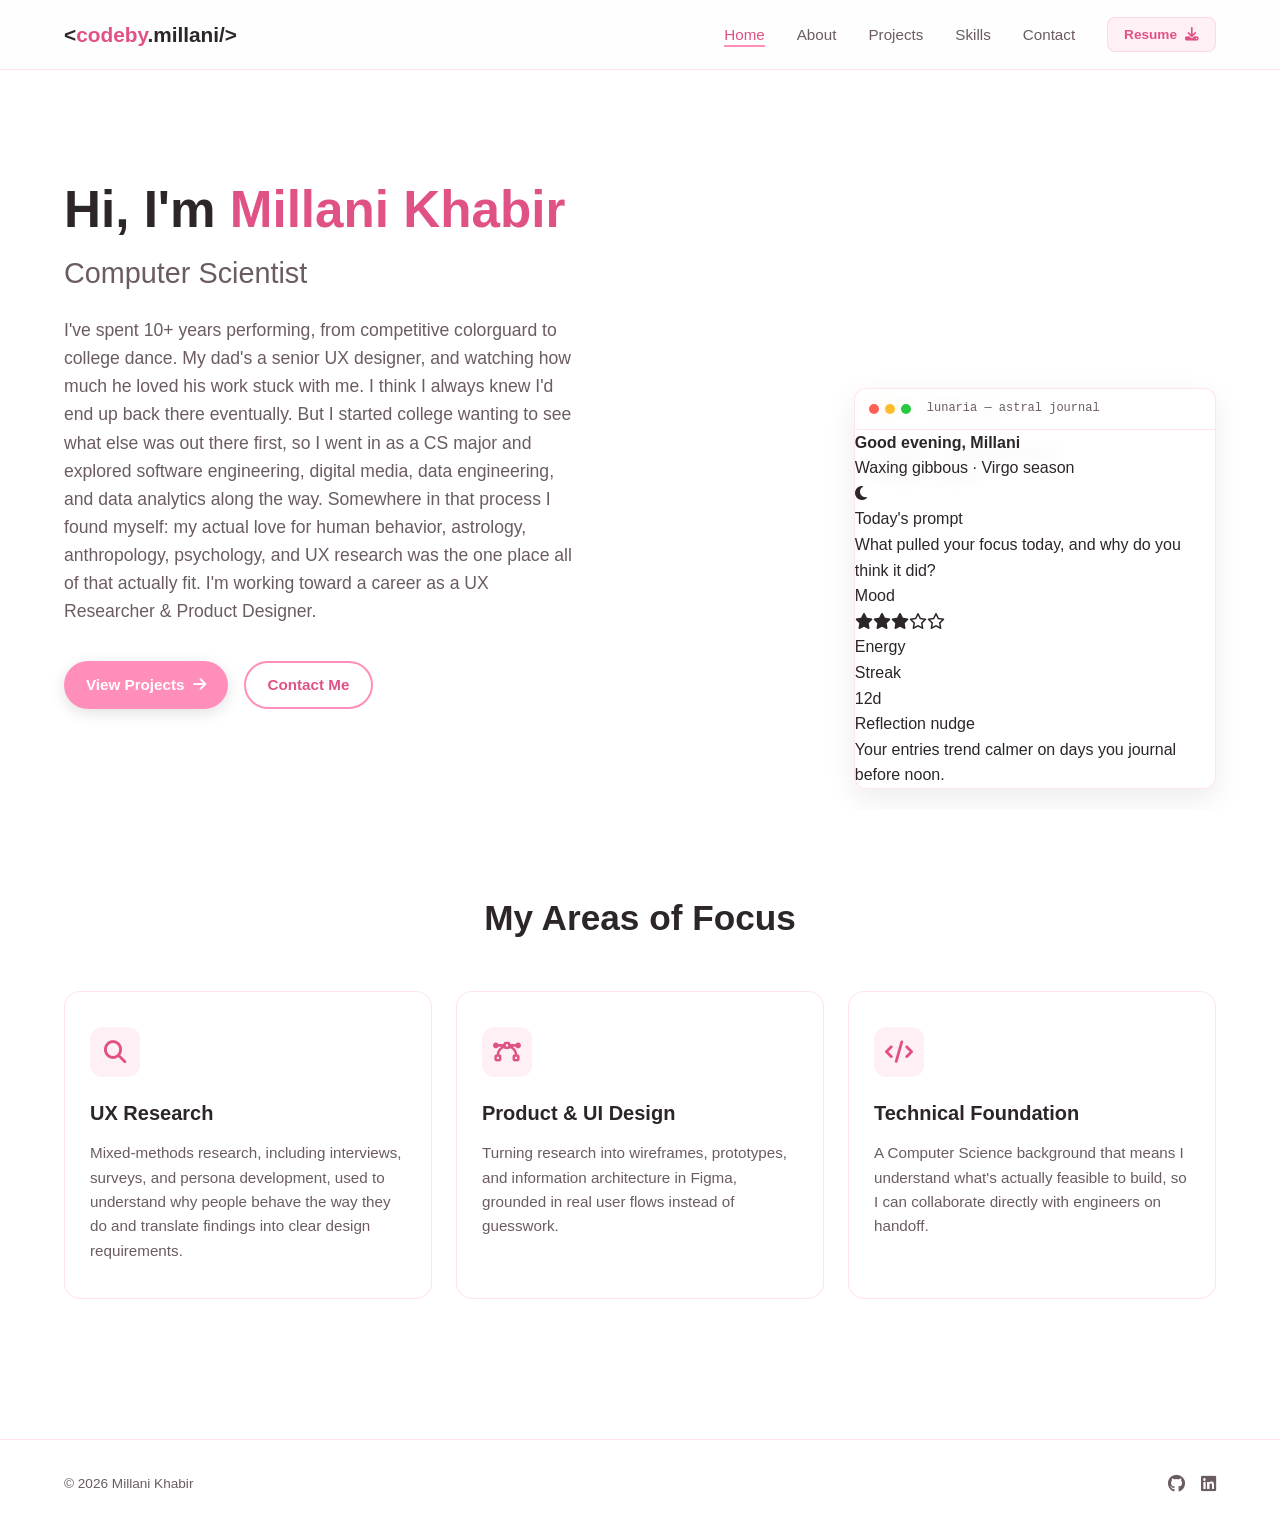
==== index.html @ d61a41dd "Update portfolio content" ====
<!DOCTYPE html>
<html lang="en">
<head>
    <meta charset="UTF-8">
    <meta name="viewport" content="width=device-width, initial-scale=1.0">
    <title>Millani Khabir | UX Researcher & Product Designer</title>
    <link rel="stylesheet" href="style.css">
    <!-- Font Awesome Icons -->
    <link rel="stylesheet" href="https://cdnjs.cloudflare.com/ajax/libs/font-awesome/6.4.0/css/all.min.css">
</head>
<body>

    <!-- Navigation Bar -->
    <nav class="navbar">
        <div class="nav-container">
            <a href="index.html" class="logo">&lt;<span>codeby</span>.millani/&gt;</a>
            <ul class="nav-links">
                <li><a href="index.html" class="nav-link">Home</a></li>
                <li><a href="about.html" class="nav-link">About</a></li>
                <li><a href="projects.html" class="nav-link">Projects</a></li>
                <li><a href="skills.html" class="nav-link">Skills</a></li>
                <li><a href="contact.html" class="nav-link">Contact</a></li>
                <li><a href="assets/resume.pdf" class="btn btn-nav" download="millani_khabir.pdf">Resume <i class="fa-solid fa-download"></i></a></li>
            </ul>
            <div class="hamburger">
                <i class="fa-solid fa-bars"></i>
            </div>
        </div>
    </nav>

    <!-- Hero Section -->
    <header class="hero-section">
        <div class="hero-container container">

            <div class="hero-content scroll-reveal">
                <h1>Hi, I'm <span class="highlight">Millani Khabir</span></h1>
                <h2 class="typing-target"></h2>
                <p class="hero-subtitle">
                    I've spent 10+ years performing, from competitive colorguard to college dance. My dad's a senior UX designer, and watching how much he loved his work stuck with me. I think I always knew I'd end up back there eventually. But I started college wanting to see what else was out there first, so I went in as a CS major and explored software engineering, digital media, data engineering, and data analytics along the way. Somewhere in that process I found myself: my actual love for human behavior, astrology, anthropology, psychology, and UX research was the one place all of that actually fit. I'm working toward a career as a UX Researcher &amp; Product Designer.
                </p>
                <div class="hero-ctas">
                    <a href="projects.html" class="btn btn-primary">View Projects <i class="fa-solid fa-arrow-right"></i></a>
                    <a href="contact.html" class="btn btn-secondary">Contact Me</a>
                </div>
            </div>

            <div class="hero-visual scroll-reveal">
                <div class="astral-frame">
                    <span class="star star-1"></span>
                    <span class="star star-2"></span>
                    <span class="star star-3"></span>
                    <span class="star star-4"></span>
                    <span class="star star-5"></span>
                    <span class="star star-6"></span>

                    <div class="window-card">
                        <div class="window-header">
                            <span class="dot red"></span><span class="dot yellow"></span><span class="dot green"></span>
                            <span class="window-title">lunaria — astral journal</span>
                        </div>
                        <div class="journal-body">
                            <div class="journal-greeting-row">
                                <div>
                                    <h4>Good evening, Millani</h4>
                                    <p>Waxing gibbous &middot; Virgo season</p>
                                </div>
                                <div class="journal-avatar"><i class="fa-solid fa-moon"></i></div>
                            </div>

                            <div class="journal-prompt-card">
                                <p class="journal-prompt-label">Today's prompt</p>
                                <p class="journal-prompt-text">What pulled your focus today, and why do you think it did?</p>
                            </div>

                            <div class="journal-stats-row">
                                <div class="journal-stat-box">
                                    <p class="journal-stat-label">Mood</p>
                                    <div class="journal-mood-stars">
                                        <i class="fa-solid fa-star"></i><i class="fa-solid fa-star"></i><i class="fa-solid fa-star"></i><i class="fa-regular fa-star"></i><i class="fa-regular fa-star"></i>
                                    </div>
                                </div>
                                <div class="journal-stat-box">
                                    <p class="journal-stat-label">Energy</p>
                                    <div class="journal-energy-bars">
                                        <span style="height: 8px;"></span><span style="height: 14px;"></span><span style="height: 18px;"></span><span class="low" style="height: 10px;"></span>
                                    </div>
                                </div>
                                <div class="journal-stat-box">
                                    <p class="journal-stat-label">Streak</p>
                                    <p class="journal-streak-value">12d</p>
                                </div>
                            </div>

                            <div class="journal-nudge-card">
                                <p class="journal-nudge-label">Reflection nudge</p>
                                <p class="journal-nudge-text">Your entries trend calmer on days you journal before noon.</p>
                            </div>
                        </div>
                    </div>

                    <div class="code-chip">
                        <div class="window-header">
                            <span class="dot red"></span><span class="dot yellow"></span><span class="dot green"></span>
                            <span class="window-title">empathy.py</span>
                        </div>
                        <div class="window-body">
                            <div>insight = research(users)</div>
                            <div>design(insight)</div>
                        </div>
                    </div>
                </div>
            </div>

        </div>
    </header>

    <!-- Pillar Previews -->
    <section class="section preview-section">
    <div class="container">
        <h2 class="section-title text-center scroll-reveal">My Areas of Focus</h2>
        <div class="preview-grid">
            <!-- Focus 1 -->
            <div class="preview-card scroll-reveal">
                <div class="icon-box"><i class="fa-solid fa-magnifying-glass"></i></div>
                <h3>UX Research</h3>
                <p>Mixed-methods research, including interviews, surveys, and persona development, used to understand why people behave the way they do and translate findings into clear design requirements.</p>
            </div>
            <!-- Focus 2 -->
            <div class="preview-card scroll-reveal">
                <div class="icon-box"><i class="fa-solid fa-bezier-curve"></i></div>
                <h3>Product & UI Design</h3>
                <p>Turning research into wireframes, prototypes, and information architecture in Figma, grounded in real user flows instead of guesswork.</p>
            </div>
            <!-- Focus 3 -->
            <div class="preview-card scroll-reveal">
                <div class="icon-box"><i class="fa-solid fa-code"></i></div>
                <h3>Technical Foundation</h3>
                <p>A Computer Science background that means I understand what's actually feasible to build, so I can collaborate directly with engineers on handoff.</p>
            </div>
        </div>
    </div>
</section>

    <!-- Footer -->
    <footer class="footer">
        <div class="container footer-content">
            <p>&copy; 2026 Millani Khabir</p>
            <div class="footer-socials">
                <a href="https://github.com/codebymillani" target="_blank"><i class="fa-brands fa-github"></i></a>
                <a href="https://linkedin.com/in/millanik" target="_blank"><i class="fa-brands fa-linkedin"></i></a>
            </div>
        </div>
    </footer>

    <script src="script.js"></script>
</body>
</html>
---- style.css ----
/* --- Style Configuration Variables --- */
:root {
    --primary-pink: #ff8ebb;
    --primary-hover: #ff6b9e;
    --dark-pink: #e05286;
    --light-pink-bg: #fff0f5;
    --soft-white: #ffffff;
    --text-dark: #2d2629;
    --text-muted: #6b5c62;
    --card-bg: rgba(255, 255, 255, 0.85);
    --border-color: rgba(255, 142, 187, 0.25);
    --font-stack: -apple-system, BlinkMacSystemFont, 'Segoe UI', Roboto, Helvetica, Arial, sans-serif;
    --transition-smooth: all 0.3s cubic-bezier(0.4, 0, 0.2, 1);
}

/* --- Base Formats & Typography --- */
* {
    margin: 0;
    padding: 0;
    box-sizing: border-box;
}

body {
    font-family: var(--font-stack);
    background-color: var(--soft-white);
    color: var(--text-dark);
    line-height: 1.6;
    min-height: 100vh;
    display: flex;
    flex-direction: column;
}

.hero-content {
    text-align: left;
}

.container {
    width: 90%;
    max-width: 1200px;
    margin: 0 auto;
}

.page-margin {
    margin-top: 100px;
    flex: 1;
}

a {
    text-decoration: none;
    color: inherit;
    transition: var(--transition-smooth);
}

/* --- Layout Buttons --- */
.btn {
    display: inline-flex;
    align-items: center;
    gap: 8px;
    padding: 10px 22px;
    border-radius: 30px;
    font-weight: 600;
    font-size: 0.95rem;
    cursor: pointer;
    transition: var(--transition-smooth);
    border: none;
}

.btn-primary {
    background-color: var(--primary-pink);
    color: white;
    box-shadow: 0 4px 15px rgba(0, 0, 0, 0.12);
}

.btn-primary:hover {
    background-color: var(--primary-hover);
    transform: translateY(-2px);
    box-shadow: 0 6px 20px rgba(0, 0, 0, 0.15);
}

.btn-secondary {
    background-color: transparent;
    color: var(--dark-pink);
    border: 2px solid var(--primary-pink);
}

.btn-secondary:hover {
    background-color: var(--light-pink-bg);
    transform: translateY(-2px);
}

/* Nav + filter + card buttons use a tighter radius than hero CTAs,
   so the full pill shape stays reserved for primary actions */
.btn-nav {
    background-color: var(--light-pink-bg);
    color: var(--dark-pink);
    border: 1px solid var(--border-color);
    padding: 6px 16px;
    font-size: 0.85rem;
    border-radius: 8px;
}

.btn-nav:hover {
    background-color: var(--primary-pink);
    color: white;
}

.btn-card {
    background-color: var(--soft-white);
    color: var(--text-dark);
    border: 1px solid var(--border-color);
    padding: 8px 16px;
    font-size: 0.85rem;
    border-radius: 8px;
}

.btn-card:hover {
    border-color: var(--primary-pink);
    color: var(--dark-pink);
    background-color: var(--light-pink-bg);
}

/* --- Responsive Navigation Structure --- */
.navbar {
    position: fixed;
    top: 0;
    left: 0;
    width: 100%;
    height: 70px;
    background-color: rgba(254, 254, 254, 0.8);
    backdrop-filter: blur(12px);
    -webkit-backdrop-filter: blur(12px);
    border-bottom: 1px solid var(--border-color);
    z-index: 1000;
}

.nav-container {
    display: flex;
    justify-content: space-between;
    align-items: center;
    height: 100%;
    width: 90%;
    max-width: 1200px;
    margin: 0 auto;
}

.logo {
    font-size: 1.3rem;
    font-weight: 700;
    color: var(--text-dark);
}

.logo span {
    color: var(--dark-pink);
}

.nav-links {
    display: flex;
    align-items: center;
    gap: 32px;
    list-style: none;
}

.nav-link {
    font-size: 0.95rem;
    font-weight: 500;
    color: var(--text-muted);
    position: relative;
    padding: 4px 0;
}

.nav-link:hover, .nav-link.active-link {
    color: var(--dark-pink);
}

.nav-link::after {
    content: '';
    position: absolute;
    bottom: 0;
    left: 0;
    width: 0;
    height: 2px;
    background-color: var(--primary-pink);
    transition: var(--transition-smooth);
}

.nav-link:hover::after, .nav-link.active-link::after {
    width: 100%;
}

.hamburger {
    display: none;
    font-size: 1.4rem;
    color: var(--text-dark);
    cursor: pointer;
}

/* --- Homepage Layout Components --- */
.hero-section {
    min-height: 90vh;
    display: flex;
    align-items: center;
    padding-top: 80px;
    overflow: hidden;
}

.hero-container {
    display: grid;
    grid-template-columns: 1.1fr 0.9fr;
    gap: 40px;
    align-items: center;
}

.hero-content h1 {
    font-size: 3.2rem;
    line-height: 1.15;
    margin-bottom: 10px;
}

.highlight {
    color: var(--dark-pink);
    position: relative;
    display: inline-block;
}

.hero-content h2 {
    font-size: 1.8rem;
    color: var(--text-muted);
    margin-bottom: 20px;
    font-weight: 500;
    min-height: 40px;
}

.hero-subtitle {
    font-size: 1.1rem;
    color: var(--text-muted);
    margin-bottom: 35px;
    max-width: 520px;
}

.hero-ctas {
    display: flex;
    gap: 16px;
}

/* --- Hero Graphics Showcase --- */
.hero-visual {
    position: relative;
    display: flex;
    justify-content: center;
    align-items: center;
    height: 400px;
}

.window-card {
    background: var(--card-bg);
    border: 1px solid var(--border-color);
    border-radius: 12px;
    box-shadow: 0 10px 30px rgba(0, 0, 0, 0.08);
    backdrop-filter: blur(8px);
    -webkit-backdrop-filter: blur(8px);
    position: absolute;
    z-index: 2;
    transition: var(--transition-smooth);
}

.window-card:hover {
    transform: translateY(-4px);
    box-shadow: 0 15px 35px rgba(0, 0, 0, 0.1);
}

.visual-card-1 {
    width: 340px;
    top: 30px;
    left: 20px;
}

.window-header {
    display: flex;
    align-items: center;
    gap: 6px;
    padding: 10px 14px;
    border-bottom: 1px solid var(--border-color);
}

.dot {
    width: 10px;
    height: 10px;
    border-radius: 50%;
}

.dot.red { background-color: #ff5f56; }
.dot.yellow { background-color: #ffbd2e; }
.dot.green { background-color: #27c93f; }

.window-title {
    font-size: 0.75rem;
    font-family: monospace;
    color: var(--text-muted);
    margin-left: 10px;
}

.window-body {
    padding: 16px;
    font-family: monospace;
    font-size: 0.8rem;
    color: var(--text-dark);
}

.keyword { color: #d33f77; font-weight: bold; }
.comment { color: #aaa1a4; font-style: italic; }
.string { color: #4ba377; }

.visual-card-2 {
    width: 180px;
    bottom: 50px;
    right: 20px;
    padding: 16px;
}

.ui-mock-header {
    display: flex;
    align-items: center;
    gap: 8px;
    margin-bottom: 12px;
}

.ui-circle {
    width: 16px;
    height: 16px;
    background-color: var(--primary-pink);
    border-radius: 50%;
}

.ui-bar {
    height: 6px;
    background-color: var(--border-color);
    border-radius: 4px;
}

.ui-bar.short { width: 60px; }

.ui-mock-metrics {
    display: flex;
    flex-direction: column;
    gap: 8px;
}

.ui-metric-box {
    background-color: var(--light-pink-bg);
    padding: 8px;
    border-radius: 6px;
    display: flex;
    justify-content: space-between;
    align-items: center;
}

.metric-val {
    font-size: 0.9rem;
    font-weight: 700;
    color: var(--dark-pink);
}

.metric-lbl {
    font-size: 0.7rem;
    color: var(--text-muted);
}

/* --- Focus Area Core Layout Previews --- */
.section {
    padding: 80px 0;
}

.text-center { text-align: center; }

.section-title {
    font-size: 2.2rem;
    margin-bottom: 45px;
    position: relative;
}

.preview-grid {
    display: grid;
    grid-template-columns: repeat(auto-fit, minmax(280px, 1fr));
    gap: 24px;
}

.preview-card {
    background: var(--card-bg);
    border: 1px solid var(--border-color);
    padding: 35px 25px;
    border-radius: 16px;
    transition: var(--transition-smooth);
}

.preview-card:hover {
    transform: translateY(-6px);
    border-color: var(--primary-pink);
    box-shadow: 0 12px 25px rgba(0, 0, 0, 0.08);
}

.icon-box {
    width: 50px;
    height: 50px;
    background-color: var(--light-pink-bg);
    color: var(--dark-pink);
    display: flex;
    align-items: center;
    justify-content: center;
    border-radius: 12px;
    font-size: 1.4rem;
    margin-bottom: 20px;
}

.preview-card h3 {
    font-size: 1.25rem;
    margin-bottom: 12px;
}

.preview-card p {
    color: var(--text-muted);
    font-size: 0.95rem;
}

/* --- About Structure Components --- */
.section-badge {
    display: inline-block;
    color: var(--dark-pink);
    font-size: 0.85rem;
    font-weight: 700;
    text-transform: uppercase;
    letter-spacing: 1px;
    margin-bottom: 10px;
}

.page-title {
    font-size: 2.6rem;
    margin-bottom: 25px;
}

.section-subtitle {
    color: var(--text-muted);
    max-width: 600px;
    margin: 0 auto 40px auto;
}

.about-wrapper {
    display: grid;
    grid-template-columns: 1.2fr 0.8fr;
    gap: 40px;
    align-items: start;
}

.about-main-text p {
    margin-bottom: 20px;
    font-size: 1.05rem;
    color: var(--text-dark);
}

.focus-card {
    background: var(--card-bg);
    border: 1px solid var(--border-color);
    border-radius: 16px;
    padding: 30px;
    box-shadow: 0 4px 20px rgba(0,0,0,0.04);
}

.focus-card h3 {
    font-size: 1.2rem;
    margin-bottom: 20px;
    display: flex;
    align-items: center;
    gap: 10px;
    color: var(--dark-pink);
}

.focus-list {
    list-style: none;
    display: flex;
    flex-direction: column;
    gap: 16px;
}

.focus-list li {
    display: flex;
    flex-direction: column;
    gap: 4px;
    padding-left: 12px;
    border-left: 2px solid var(--primary-pink);
}

.focus-list strong {
    font-size: 0.95rem;
}

.focus-list span {
    font-size: 0.85rem;
    color: var(--text-muted);
}

/* --- Projects Interactive Layout Section --- */
.filter-wrapper {
    display: flex;
    justify-content: center;
    gap: 12px;
    margin-bottom: 40px;
    flex-wrap: wrap;
}

.filter-btn {
    background-color: transparent;
    border: 1px solid var(--border-color);
    padding: 8px 18px;
    border-radius: 8px;
    font-weight: 500;
    font-size: 0.9rem;
    cursor: pointer;
    color: var(--text-muted);
    transition: var(--transition-smooth);
}

.filter-btn:hover, .filter-btn.active {
    background-color: var(--primary-pink);
    color: white;
    border-color: var(--primary-pink);
}

/* Single Viewport Container */
.projects-grid {
    display: flex;
    overflow-x: auto; /* Enables smooth native horizontal scrolling */
    scroll-snap-type: x mandatory; /* Forces the scroll to snap directly onto the card */
    gap: 32px;
    padding: 20px 10px 30px 10px; /* Extra bottom padding prevents scrollbar overlap */
    max-width: 700px; /* Controls the exact width of your single-card view window */
    margin: 0 auto;
    scrollbar-width: thin; /* Clean, minimal scrollbar for Firefox */
    scrollbar-color: var(--primary-pink) transparent;
}

/* Custom Scrollbar Styles for Chrome/Safari/Edge */
.projects-grid::-webkit-scrollbar {
    height: 6px;
}
.projects-grid::-webkit-scrollbar-track {
    background: transparent;
}
.projects-grid::-webkit-scrollbar-thumb {
    background-color: var(--border-color);
    border-radius: 10px;
    transition: background-color 0.3s;
}
.projects-grid:hover::-webkit-scrollbar-thumb {
    background-color: var(--primary-pink); /* Lights up when browsing */
}

/* Single Card Target Layout */
.project-card {
    flex: 0 0 100%; /* Forces each card to occupy 100% of the container width */
    scroll-snap-align: center; /* Snaps the card perfectly center in the view window */
    background: var(--card-bg);
    border: 1px solid var(--border-color);
    border-radius: 16px;
    padding: 32px; /* Marginally deeper padding since it's the solo focus point */
    display: flex;
    flex-direction: column;
    transition: var(--transition-smooth);
    box-shadow: 0 6px 20px rgba(0, 0, 0, 0.05);
}

.project-card.hide {
    display: none;
}

.project-header {
    margin-bottom: 14px;
}

.proj-category {
    font-size: 0.75rem;
    font-weight: 600;
    color: var(--dark-pink);
    background-color: var(--light-pink-bg);
    padding: 4px 10px;
    border-radius: 12px;
}

.project-card h3 {
    font-size: 1.4rem; /* Boosted slightly since it owns the screen space */
    margin-bottom: 4px;
}
.project-tagline {
    font-size: 1.05rem;
    font-weight: 500;
    color: var(--text-dark);
    margin: 8px 0 16px 0;
    line-height: 1.4;
}

.project-section-title {
    font-size: 0.8rem;
    text-transform: uppercase;
    letter-spacing: 0.05em;
    font-weight: 700;
    color: var(--dark-pink);
    margin-top: 14px;
    margin-bottom: 4px;
}

.project-text {
    font-size: 0.92rem;
    color: var(--text-muted);
    line-height: 1.5;
    margin-bottom: 8px;
}

.project-bullets {
    margin: 6px 0 12px 0;
    padding-left: 18px;
    list-style-type: none;
}

.project-bullets li {
    position: relative;
    font-size: 0.92rem;
    line-height: 1.5;
    margin-bottom: 6px;
    color: var(--text-muted);
}

.project-bullets li::before {
    content: "•";
    color: var(--dark-pink);
    font-weight: bold;
    display: inline-block;
    width: 1em;
    margin-left: -1em;
}

.tech-tags {
    display: flex;
    gap: 8px;
    flex-wrap: wrap;
    margin-top: auto; 
    padding-top: 16px;
}

.tech-tags span {
    font-size: 0.78rem;
    background-color: rgba(0, 0, 0, 0.04);
    color: var(--text-dark);
    padding: 4px 10px;
    border-radius: 20px;
    font-weight: 600;
}

.project-links {
    display: flex;
    flex-wrap: wrap; /* Lets buttons drop to a clean second line if the screen is small */
    gap: 10px;       /* Adds neat spacing between the buttons */
}

/* --- Skills Inventory Section --- */
.skills-grid {
    display: grid;
    grid-template-columns: repeat(auto-fit, minmax(300px, 1fr));
    gap: 24px;
}

.skills-card {
    background: var(--card-bg);
    border: 1px solid var(--border-color);
    border-radius: 16px;
    padding: 24px;
}

.skills-card-header {
    display: flex;
    align-items: center;
    gap: 12px;
    margin-bottom: 18px;
    color: var(--dark-pink);
}

.skills-card-header i {
    font-size: 1.2rem;
}

.skills-card-header h3 {
    font-size: 1.15rem;
    color: var(--text-dark);
}

.pill-container {
    display: flex;
    gap: 8px;
    flex-wrap: wrap;
}

.pill {
    background-color: white;
    border: 1px solid rgba(255, 142, 187, 0.15);
    padding: 6px 14px;
    border-radius: 20px;
    font-size: 0.85rem;
    font-weight: 500;
    transition: var(--transition-smooth);
}

.skills-card:hover .pill {
    border-color: rgba(255, 142, 187, 0.4);
}

/* --- Contact & Request Layout Card --- */
.contact-grid {
    display: grid;
    grid-template-columns: 0.9fr 1.1fr;
    gap: 40px;
    align-items: start;
    max-width: 900px;
    margin: 40px auto 0 auto;
}

.contact-info h3 {
    font-size: 1.4rem;
    margin-bottom: 14px;
}

.contact-info p {
    color: var(--text-muted);
    margin-bottom: 30px;
}

.info-links {
    display: flex;
    flex-direction: column;
    gap: 16px;
}

.info-item {
    display: flex;
    align-items: center;
    gap: 14px;
    padding: 14px;
    background: var(--card-bg);
    border: 1px solid var(--border-color);
    border-radius: 12px;
    font-weight: 500;
    font-size: 0.95rem;
}

.info-item i {
    font-size: 1.2rem;
    color: var(--dark-pink);
    width: 24px;
    text-align: center;
}

.info-item:hover {
    border-color: var(--primary-pink);
    transform: translateX(4px);
}

.contact-form-card {
    background: var(--card-bg);
    border: 1px solid var(--border-color);
    padding: 30px;
    border-radius: 16px;
    box-shadow: 0 4px 20px rgba(0,0,0,0.04);
}

.form-group {
    display: flex;
    flex-direction: column;
    gap: 6px;
    margin-bottom: 18px;
}

.form-group label {
    font-size: 0.85rem;
    font-weight: 600;
    color: var(--text-dark);
}

.form-group input, .form-group textarea {
    font-family: var(--font-stack);
    padding: 12px;
    border: 1px solid var(--border-color);
    background-color: rgba(255,255,255,0.6);
    border-radius: 8px;
    outline: none;
    font-size: 0.95rem;
    transition: var(--transition-smooth);
}

.form-group input:focus, .form-group textarea:focus {
    border-color: var(--primary-pink);
    background-color: white;
    box-shadow: 0 0 0 3px rgba(255, 142, 187, 0.15);
}

.full-width {
    width: 100%;
    justify-content: center;
}

/* --- Universal Static Footer --- */
.footer {
    border-top: 1px solid var(--border-color);
    padding: 30px 0;
    background-color: rgba(255, 255, 255, 0.4);
    margin-top: 60px;
}

.footer-content {
    display: flex;
    justify-content: space-between;
    align-items: center;
    flex-wrap: wrap;
    gap: 16px;
    font-size: 0.85rem;
    color: var(--text-muted);
}

.footer-socials {
    display: flex;
    gap: 16px;
    font-size: 1.1rem;
}

/* --- Reveal Mechanics Animations --- */
.scroll-reveal {
    opacity: 0;
    transform: translateY(20px);
    transition: opacity 0.6s ease-out, transform 0.6s ease-out;
}

.scroll-reveal.visible {
    opacity: 1;
    transform: translateY(0);
}

.animate-fade {
    animation: fadeIn 0.5s ease-in-out forwards;
}

@keyframes fadeIn {
    from { opacity: 0; transform: translateY(10px); }
    to { opacity: 1; transform: translateY(0); }
}

/* --- Responsive Layout Breakers --- */
@media (max-width: 992px) {
    .hero-container {
        grid-template-columns: 1fr;
        text-align: center;
        padding-bottom: 40px;
    }
    .hero-content h1 { font-size: 2.8rem; }
    .hero-subtitle { margin: 0 auto 30px auto; }
    .hero-ctas { justify-content: center; }
    .hero-visual { height: 350px; margin-top: 20px; }
    .about-wrapper, .contact-grid { grid-template-columns: 1fr; }
}

@media (max-width: 768px) {
    .hamburger { display: block; }
    .nav-links {
        position: absolute;
        top: 70px;
        left: -100%;
        width: 100%;
        height: calc(100vh - 70px);
        background-color: rgba(254, 254, 254, 0.98);
        flex-direction: column;
        padding: 40px 0;
        gap: 24px;
        transition: left 0.4s ease;
        border-bottom: 1px solid var(--border-color);
    }
    .nav-links.active { left: 0; }
    .btn-nav { padding: 10px 24px; font-size: 1rem; }
    .section { padding: 50px 0; }

    /* For mobile layout, slightly slim down the single card padding to match standard phone screens */
    .project-card {
        padding: 20px;
    }
}
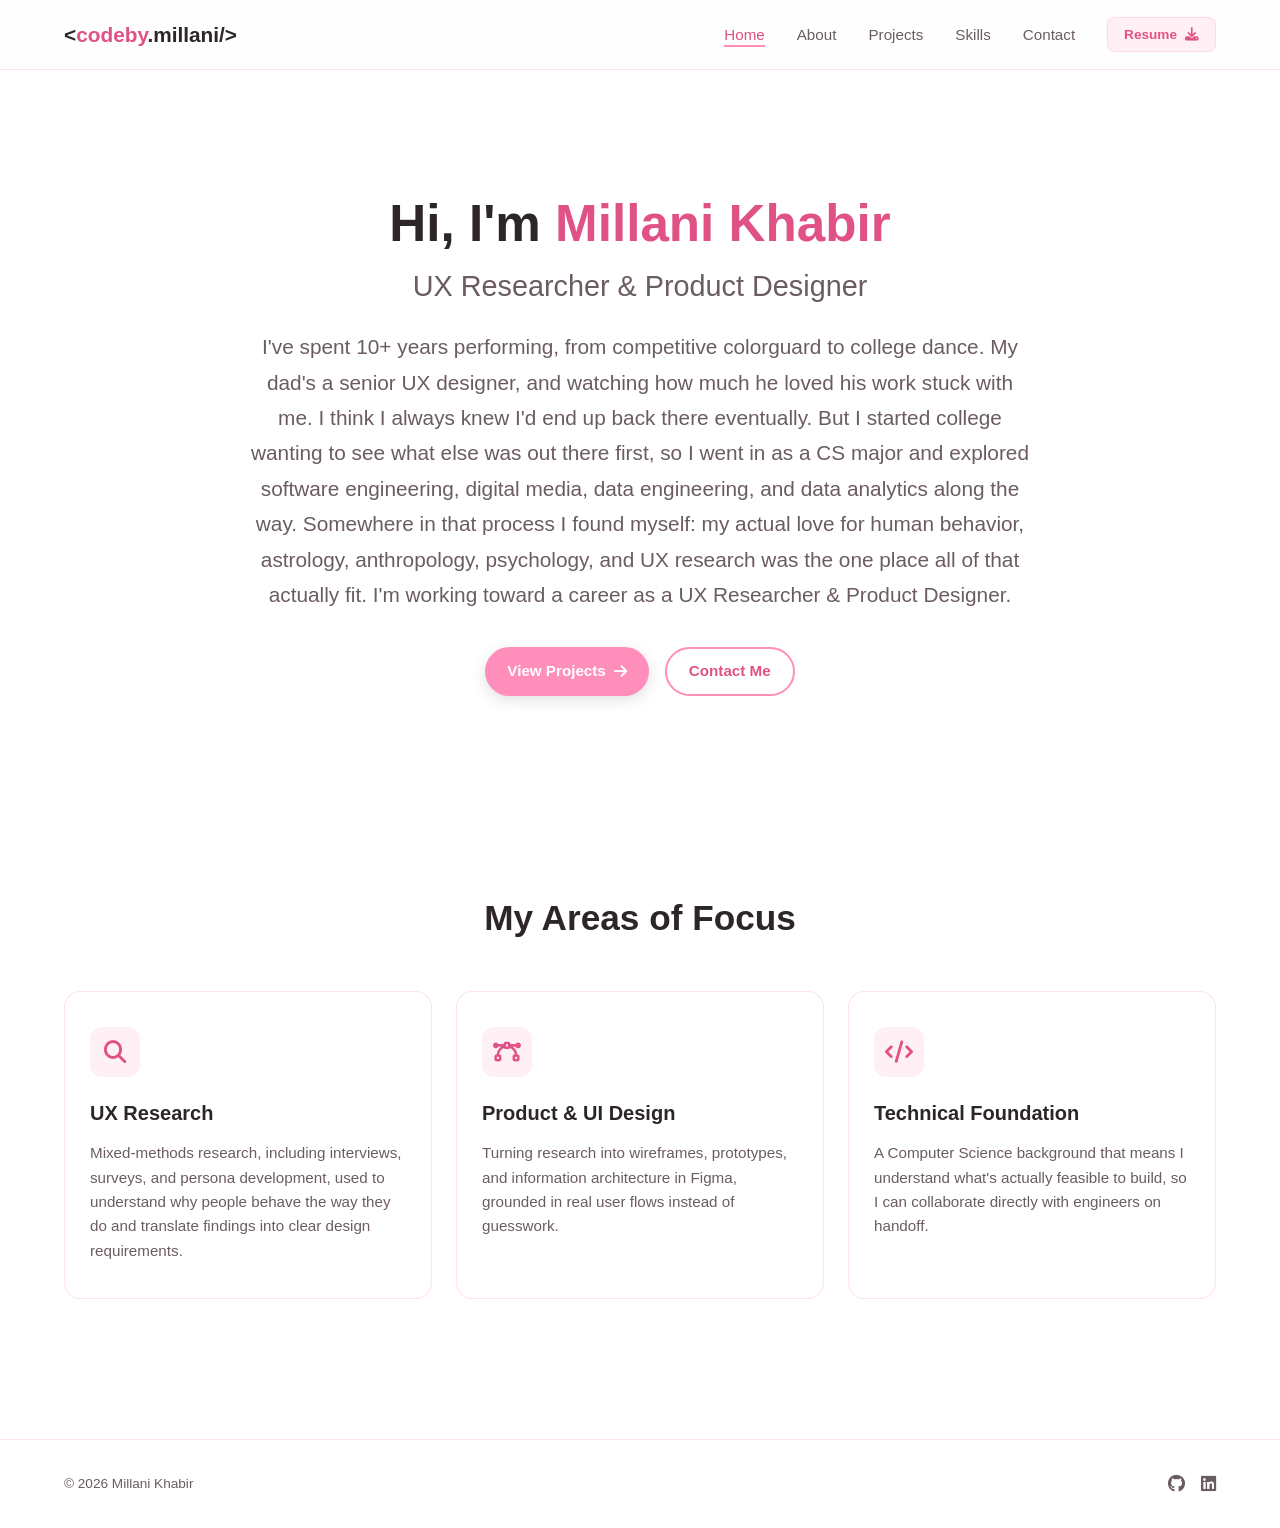
==== commit 0567ed26: "Update hero section and remove visual elements" ====
--- a/index.html
+++ b/index.html
@@ -34,80 +34,13 @@
 
             <div class="hero-content scroll-reveal">
                 <h1>Hi, I'm <span class="highlight">Millani Khabir</span></h1>
-                <h2 class="typing-target"></h2>
+                <h2>UX Researcher &amp; Product Designer</h2>
                 <p class="hero-subtitle">
                     I've spent 10+ years performing, from competitive colorguard to college dance. My dad's a senior UX designer, and watching how much he loved his work stuck with me. I think I always knew I'd end up back there eventually. But I started college wanting to see what else was out there first, so I went in as a CS major and explored software engineering, digital media, data engineering, and data analytics along the way. Somewhere in that process I found myself: my actual love for human behavior, astrology, anthropology, psychology, and UX research was the one place all of that actually fit. I'm working toward a career as a UX Researcher &amp; Product Designer.
                 </p>
                 <div class="hero-ctas">
                     <a href="projects.html" class="btn btn-primary">View Projects <i class="fa-solid fa-arrow-right"></i></a>
                     <a href="contact.html" class="btn btn-secondary">Contact Me</a>
-                </div>
-            </div>
-
-            <div class="hero-visual scroll-reveal">
-                <div class="astral-frame">
-                    <span class="star star-1"></span>
-                    <span class="star star-2"></span>
-                    <span class="star star-3"></span>
-                    <span class="star star-4"></span>
-                    <span class="star star-5"></span>
-                    <span class="star star-6"></span>
-
-                    <div class="window-card">
-                        <div class="window-header">
-                            <span class="dot red"></span><span class="dot yellow"></span><span class="dot green"></span>
-                            <span class="window-title">lunaria — astral journal</span>
-                        </div>
-                        <div class="journal-body">
-                            <div class="journal-greeting-row">
-                                <div>
-                                    <h4>Good evening, Millani</h4>
-                                    <p>Waxing gibbous &middot; Virgo season</p>
-                                </div>
-                                <div class="journal-avatar"><i class="fa-solid fa-moon"></i></div>
-                            </div>
-
-                            <div class="journal-prompt-card">
-                                <p class="journal-prompt-label">Today's prompt</p>
-                                <p class="journal-prompt-text">What pulled your focus today, and why do you think it did?</p>
-                            </div>
-
-                            <div class="journal-stats-row">
-                                <div class="journal-stat-box">
-                                    <p class="journal-stat-label">Mood</p>
-                                    <div class="journal-mood-stars">
-                                        <i class="fa-solid fa-star"></i><i class="fa-solid fa-star"></i><i class="fa-solid fa-star"></i><i class="fa-regular fa-star"></i><i class="fa-regular fa-star"></i>
-                                    </div>
-                                </div>
-                                <div class="journal-stat-box">
-                                    <p class="journal-stat-label">Energy</p>
-                                    <div class="journal-energy-bars">
-                                        <span style="height: 8px;"></span><span style="height: 14px;"></span><span style="height: 18px;"></span><span class="low" style="height: 10px;"></span>
-                                    </div>
-                                </div>
-                                <div class="journal-stat-box">
-                                    <p class="journal-stat-label">Streak</p>
-                                    <p class="journal-streak-value">12d</p>
-                                </div>
-                            </div>
-
-                            <div class="journal-nudge-card">
-                                <p class="journal-nudge-label">Reflection nudge</p>
-                                <p class="journal-nudge-text">Your entries trend calmer on days you journal before noon.</p>
-                            </div>
-                        </div>
-                    </div>
-
-                    <div class="code-chip">
-                        <div class="window-header">
-                            <span class="dot red"></span><span class="dot yellow"></span><span class="dot green"></span>
-                            <span class="window-title">empathy.py</span>
-                        </div>
-                        <div class="window-body">
-                            <div>insight = research(users)</div>
-                            <div>design(insight)</div>
-                        </div>
-                    </div>
                 </div>
             </div>
 
--- a/style.css
+++ b/style.css
@@ -31,7 +31,9 @@
 }
 
 .hero-content {
-    text-align: left;
+    text-align: center;
+    max-width: 820px;
+    width: 100%;
 }
 
 .container {
@@ -204,10 +206,8 @@
 }
 
 .hero-container {
-    display: grid;
-    grid-template-columns: 1.1fr 0.9fr;
-    gap: 40px;
-    align-items: center;
+    display: flex;
+    justify-content: center;
 }
 
 .hero-content h1 {
@@ -231,15 +231,17 @@
 }
 
 .hero-subtitle {
-    font-size: 1.1rem;
-    color: var(--text-muted);
-    margin-bottom: 35px;
-    max-width: 520px;
+    font-size: 1.3rem;
+    color: var(--text-muted);
+    margin: 0 auto 35px auto;
+    max-width: 780px;
+    line-height: 1.7;
 }
 
 .hero-ctas {
     display: flex;
     gap: 16px;
+    justify-content: center;
 }
 
 /* --- Hero Graphics Showcase --- */
@@ -248,7 +250,7 @@
     display: flex;
     justify-content: center;
     align-items: center;
-    height: 400px;
+    padding: 20px 0 40px;
 }
 
 .window-card {
@@ -268,12 +270,6 @@
     box-shadow: 0 15px 35px rgba(0, 0, 0, 0.1);
 }
 
-.visual-card-1 {
-    width: 340px;
-    top: 30px;
-    left: 20px;
-}
-
 .window-header {
     display: flex;
     align-items: center;
@@ -310,59 +306,174 @@
 .comment { color: #aaa1a4; font-style: italic; }
 .string { color: #4ba377; }
 
-.visual-card-2 {
-    width: 180px;
-    bottom: 50px;
-    right: 20px;
-    padding: 16px;
-}
-
-.ui-mock-header {
-    display: flex;
-    align-items: center;
-    gap: 8px;
+/* --- Astral journal hero mockup --- */
+.astral-frame {
+    position: relative;
+    width: 380px;
+    max-width: 100%;
+    background-color: #2a1f4d;
+    border-radius: 18px;
+    padding: 22px;
+    overflow: hidden;
+    z-index: 2;
+}
+
+.star {
+    position: absolute;
+    border-radius: 50%;
+    background-color: rgba(255, 255, 255, 0.6);
+}
+
+.star-1 { width: 3px; height: 3px; top: 16px; left: 36px; }
+.star-2 { width: 2px; height: 2px; top: 40px; left: 80px; opacity: 0.6; }
+.star-3 { width: 2px; height: 2px; top: 64px; left: 24px; opacity: 0.5; }
+.star-4 { width: 3px; height: 3px; top: 24px; right: 50px; }
+.star-5 { width: 2px; height: 2px; bottom: 40px; left: 50px; opacity: 0.5; }
+.star-6 { width: 2px; height: 2px; bottom: 60px; right: 70px; opacity: 0.6; }
+
+.astral-frame .window-card {
+    position: static;
+    box-shadow: none;
+}
+
+.journal-body {
+    padding: 18px;
+}
+
+.journal-greeting-row {
+    display: flex;
+    align-items: center;
+    justify-content: space-between;
+    margin-bottom: 16px;
+}
+
+.journal-greeting-row h4 {
+    font-size: 0.95rem;
+    font-weight: 600;
+    margin-bottom: 2px;
+}
+
+.journal-greeting-row p {
+    font-size: 0.75rem;
+    color: var(--text-muted);
+}
+
+.journal-avatar {
+    width: 34px;
+    height: 34px;
+    border-radius: 50%;
+    background-color: #cecbf6;
+    display: flex;
+    align-items: center;
+    justify-content: center;
+    font-size: 1rem;
+}
+
+.journal-prompt-card {
+    background-color: var(--light-pink-bg);
+    border-radius: 10px;
+    padding: 12px;
     margin-bottom: 12px;
 }
 
-.ui-circle {
-    width: 16px;
-    height: 16px;
+.journal-prompt-label {
+    font-size: 0.7rem;
+    color: var(--text-muted);
+    margin-bottom: 6px;
+}
+
+.journal-prompt-text {
+    font-size: 0.8rem;
+    line-height: 1.5;
+}
+
+.journal-stats-row {
+    display: flex;
+    gap: 10px;
+    margin-bottom: 12px;
+}
+
+.journal-stat-box {
+    flex: 1;
+    background-color: var(--light-pink-bg);
+    border-radius: 10px;
+    padding: 10px;
+    text-align: center;
+}
+
+.journal-stat-label {
+    font-size: 0.65rem;
+    color: var(--text-muted);
+    margin-bottom: 4px;
+}
+
+.journal-mood-stars {
+    font-size: 0.85rem;
+    color: var(--dark-pink);
+    letter-spacing: 1px;
+}
+
+.journal-energy-bars {
+    display: flex;
+    gap: 2px;
+    justify-content: center;
+    align-items: flex-end;
+    height: 18px;
+}
+
+.journal-energy-bars span {
+    width: 4px;
+    border-radius: 2px;
     background-color: var(--primary-pink);
-    border-radius: 50%;
-}
-
-.ui-bar {
-    height: 6px;
-    background-color: var(--border-color);
-    border-radius: 4px;
-}
-
-.ui-bar.short { width: 60px; }
-
-.ui-mock-metrics {
-    display: flex;
-    flex-direction: column;
-    gap: 8px;
-}
-
-.ui-metric-box {
-    background-color: var(--light-pink-bg);
-    padding: 8px;
-    border-radius: 6px;
-    display: flex;
-    justify-content: space-between;
-    align-items: center;
-}
-
-.metric-val {
+}
+
+.journal-energy-bars span.low { background-color: var(--border-color); }
+
+.journal-streak-value {
     font-size: 0.9rem;
     font-weight: 700;
-    color: var(--dark-pink);
-}
-
-.metric-lbl {
+}
+
+.journal-nudge-card {
+    background-color: #eeedfe;
+    border-radius: 10px;
+    padding: 10px;
+}
+
+.journal-nudge-label {
     font-size: 0.7rem;
-    color: var(--text-muted);
+    font-weight: 700;
+    color: #3c3489;
+    margin-bottom: 2px;
+}
+
+.journal-nudge-text {
+    font-size: 0.7rem;
+    color: #3c3489;
+}
+
+/* --- Small code chip accent --- */
+.code-chip {
+    position: absolute;
+    width: 150px;
+    bottom: 10px;
+    right: 6%;
+    z-index: 3;
+    background: var(--soft-white);
+    border: 1px solid var(--border-color);
+    border-radius: 10px;
+    overflow: hidden;
+    box-shadow: 0 10px 24px rgba(0, 0, 0, 0.1);
+}
+
+.code-chip .window-body {
+    padding: 8px 10px;
+    font-size: 0.68rem;
+    line-height: 1.6;
+}
+
+.code-chip .window-title {
+    font-size: 0.65rem;
 }
 
 /* --- Focus Area Core Layout Previews --- */
@@ -851,14 +962,9 @@
 /* --- Responsive Layout Breakers --- */
 @media (max-width: 992px) {
     .hero-container {
-        grid-template-columns: 1fr;
-        text-align: center;
         padding-bottom: 40px;
     }
     .hero-content h1 { font-size: 2.8rem; }
-    .hero-subtitle { margin: 0 auto 30px auto; }
-    .hero-ctas { justify-content: center; }
-    .hero-visual { height: 350px; margin-top: 20px; }
     .about-wrapper, .contact-grid { grid-template-columns: 1fr; }
 }
 
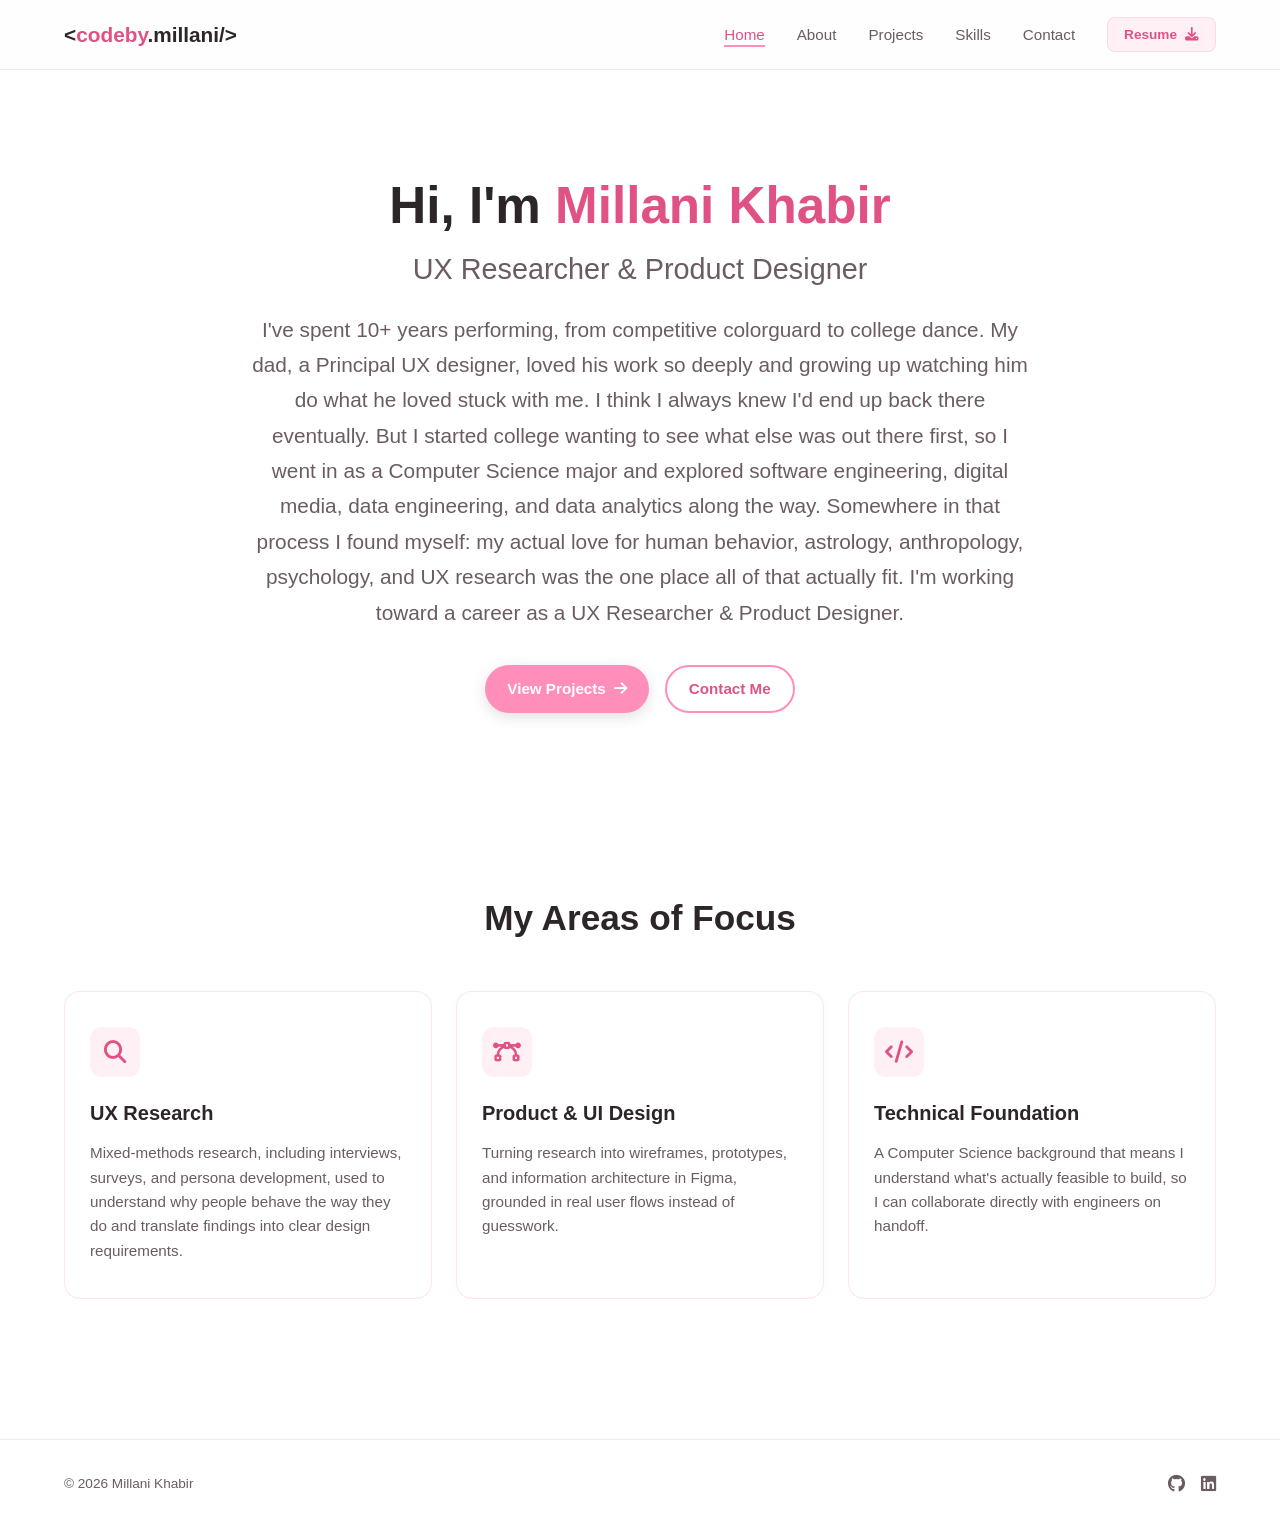
==== commit b7add20f: "Update personal introduction in index.html" ====
--- a/index.html
+++ b/index.html
@@ -36,7 +36,7 @@
                 <h1>Hi, I'm <span class="highlight">Millani Khabir</span></h1>
                 <h2>UX Researcher &amp; Product Designer</h2>
                 <p class="hero-subtitle">
-                    I've spent 10+ years performing, from competitive colorguard to college dance. My dad's a senior UX designer, and watching how much he loved his work stuck with me. I think I always knew I'd end up back there eventually. But I started college wanting to see what else was out there first, so I went in as a CS major and explored software engineering, digital media, data engineering, and data analytics along the way. Somewhere in that process I found myself: my actual love for human behavior, astrology, anthropology, psychology, and UX research was the one place all of that actually fit. I'm working toward a career as a UX Researcher &amp; Product Designer.
+                    I've spent 10+ years performing, from competitive colorguard to college dance. My dad, a Principal UX designer, loved his work so deeply and growing up watching him do what he loved stuck with me. I think I always knew I'd end up back there eventually. But I started college wanting to see what else was out there first, so I went in as a Computer Science major and explored software engineering, digital media, data engineering, and data analytics along the way. Somewhere in that process I found myself: my actual love for human behavior, astrology, anthropology, psychology, and UX research was the one place all of that actually fit. I'm working toward a career as a UX Researcher &amp; Product Designer.
                 </p>
                 <div class="hero-ctas">
                     <a href="projects.html" class="btn btn-primary">View Projects <i class="fa-solid fa-arrow-right"></i></a>
--- a/style.css
+++ b/style.css
@@ -674,6 +674,8 @@
     padding: 32px; /* Marginally deeper padding since it's the solo focus point */
     display: flex;
     flex-direction: column;
+    min-width: 0;
+    overflow-x: hidden;
     transition: var(--transition-smooth);
     box-shadow: 0 6px 20px rgba(0, 0, 0, 0.05);
 }
@@ -745,6 +747,33 @@
     display: inline-block;
     width: 1em;
     margin-left: -1em;
+}
+
+.project-visuals {
+    display: grid;
+    grid-template-columns: repeat(auto-fit, minmax(220px, 1fr));
+    gap: 14px;
+    margin: 14px 0;
+}
+
+.visual-thumb {
+    min-width: 0;
+}
+
+.visual-thumb img {
+    width: 100%;
+    max-width: 100%;
+    height: auto;
+    display: block;
+    border-radius: 10px;
+    border: 1px solid var(--border-color);
+}
+
+.visual-caption {
+    font-size: 0.78rem;
+    color: var(--text-muted);
+    margin-top: 6px;
+    line-height: 1.4;
 }
 
 .tech-tags {
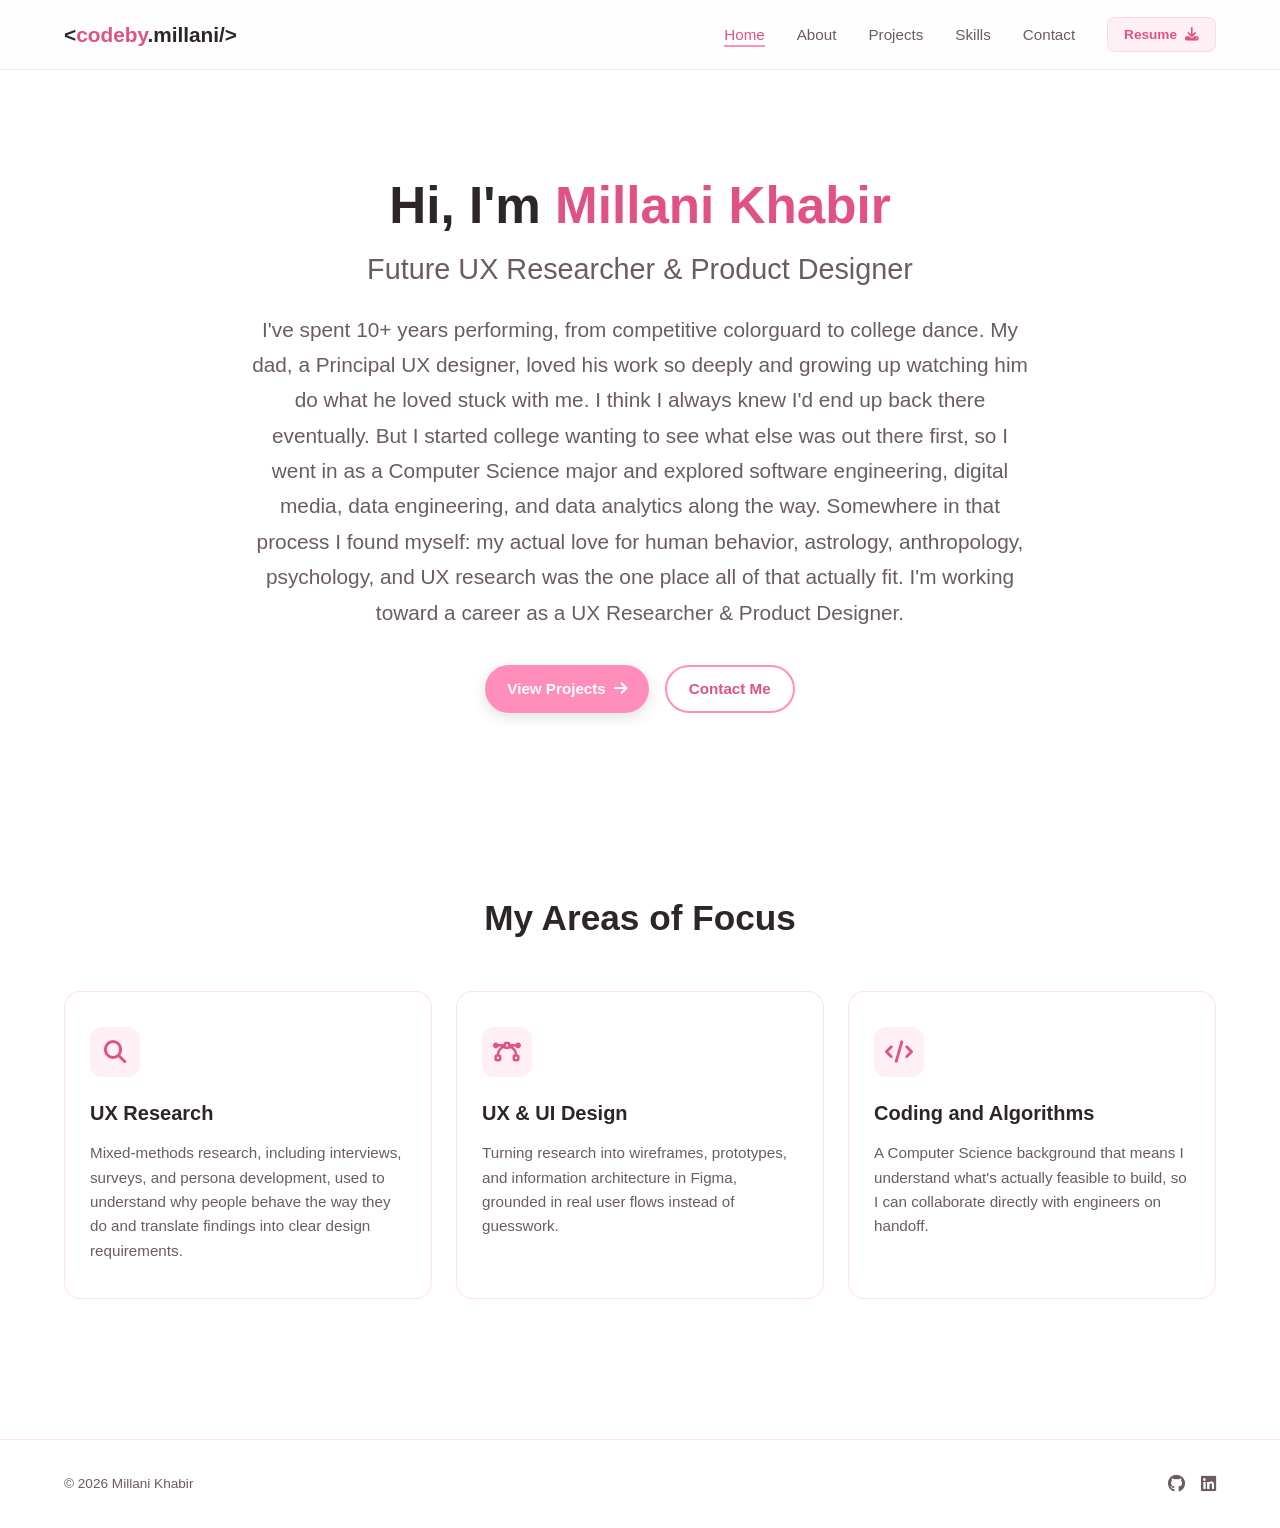
==== commit 734cc43f: "Update title and headings for portfolio page" ====
--- a/index.html
+++ b/index.html
@@ -3,7 +3,7 @@
 <head>
     <meta charset="UTF-8">
     <meta name="viewport" content="width=device-width, initial-scale=1.0">
-    <title>Millani Khabir | UX Researcher & Product Designer</title>
+    <title>Millani Khabir Portfolio</title>
     <link rel="stylesheet" href="style.css">
     <!-- Font Awesome Icons -->
     <link rel="stylesheet" href="https://cdnjs.cloudflare.com/ajax/libs/font-awesome/6.4.0/css/all.min.css">
@@ -34,7 +34,7 @@
 
             <div class="hero-content scroll-reveal">
                 <h1>Hi, I'm <span class="highlight">Millani Khabir</span></h1>
-                <h2>UX Researcher &amp; Product Designer</h2>
+                <h2>Future UX Researcher &amp; Product Designer</h2>
                 <p class="hero-subtitle">
                     I've spent 10+ years performing, from competitive colorguard to college dance. My dad, a Principal UX designer, loved his work so deeply and growing up watching him do what he loved stuck with me. I think I always knew I'd end up back there eventually. But I started college wanting to see what else was out there first, so I went in as a Computer Science major and explored software engineering, digital media, data engineering, and data analytics along the way. Somewhere in that process I found myself: my actual love for human behavior, astrology, anthropology, psychology, and UX research was the one place all of that actually fit. I'm working toward a career as a UX Researcher &amp; Product Designer.
                 </p>
@@ -61,13 +61,13 @@
             <!-- Focus 2 -->
             <div class="preview-card scroll-reveal">
                 <div class="icon-box"><i class="fa-solid fa-bezier-curve"></i></div>
-                <h3>Product & UI Design</h3>
+                <h3>UX & UI Design</h3>
                 <p>Turning research into wireframes, prototypes, and information architecture in Figma, grounded in real user flows instead of guesswork.</p>
             </div>
             <!-- Focus 3 -->
             <div class="preview-card scroll-reveal">
                 <div class="icon-box"><i class="fa-solid fa-code"></i></div>
-                <h3>Technical Foundation</h3>
+                <h3>Coding and Algorithms</h3>
                 <p>A Computer Science background that means I understand what's actually feasible to build, so I can collaborate directly with engineers on handoff.</p>
             </div>
         </div>
